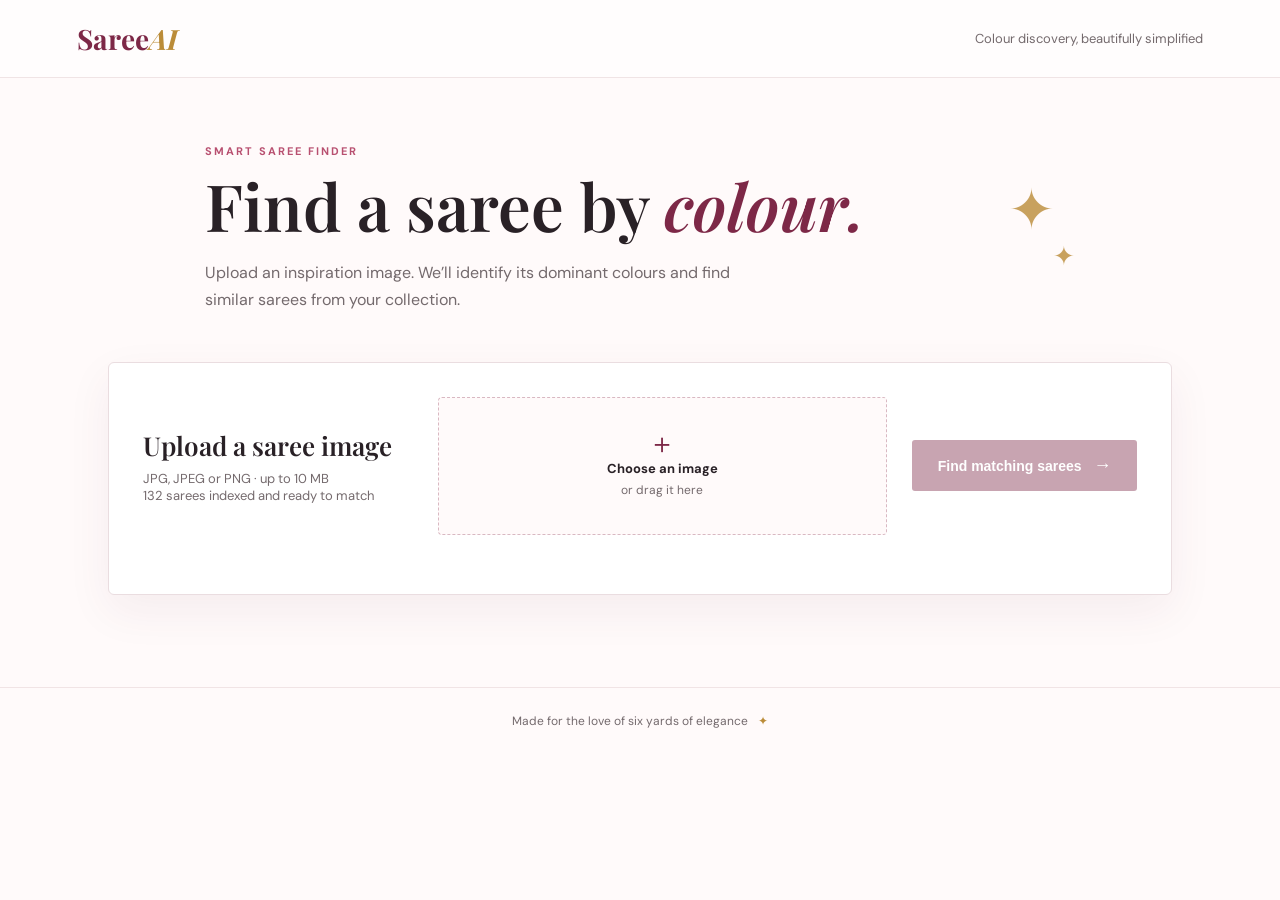
==== index.html @ 3c8bbaa9 "Serve the working saree matcher on GitHub Pages" ====
<!doctype html>
<html lang="en"><head><meta charset="utf-8"><meta name="viewport" content="width=device-width,initial-scale=1"><title>Saree AI Search</title><link rel="preconnect" href="https://fonts.googleapis.com"><link rel="preconnect" href="https://fonts.gstatic.com" crossorigin><link href="https://fonts.googleapis.com/css2?family=DM+Sans:wght@400;500;600;700&family=Playfair+Display:wght@600;700&display=swap" rel="stylesheet"><link rel="stylesheet" href="style.css"></head>
<body><header><a class="brand" href="#">Saree<span>AI</span></a><p>Colour discovery, beautifully simplified</p></header>
<main><section class="intro"><div><p class="eyebrow">SMART SAREE FINDER</p><h1>Find a saree by <em>colour.</em></h1><p class="lede">Upload an inspiration image. We’ll identify its dominant colours and find similar sarees from your collection.</p></div><div class="motif">✦<br><span>✦</span></div></section>
<section class="search-panel"><div class="upload-copy"><h2>Upload a saree image</h2><p>JPG, JPEG or PNG · up to 10 MB</p><p id="catalogStatus">Loading saree collection…</p></div><label class="drop-zone" id="dropZone" for="imageInput"><input id="imageInput" type="file" accept="image/jpeg,image/png"><div id="emptyState"><b>＋</b><strong>Choose an image</strong><span>or drag it here</span></div><img id="preview" alt="Your selected saree"><button type="button" id="removeImage" aria-label="Remove image">×</button></label><button id="searchButton" disabled>Find matching sarees <span>→</span></button><p class="file-error" id="fileError" role="alert"></p></section>
<section id="loading" class="loading hidden"><i></i> Reading colours and matching them with the saree collection…</section>
<section id="results" class="results hidden"><div class="result-heading"><div><p class="eyebrow">YOUR COLOUR STORY</p><h2>Detected colours</h2><div id="colors" class="chips"></div></div><div class="match-count"><strong id="count">0</strong><span>matching sarees</span></div></div><div id="noMatch" class="no-match hidden"><span>⌁</span><h3>No matching saree found</h3><p>Try a different saree image or add more sarees to the collection.</p></div><div id="gallery" class="gallery"></div></section></main><footer>Made for the love of six yards of elegance <span>✦</span></footer><script src="catalog.js"></script><script src="app.js"></script></body></html>
---- style.css ----
:root{--ink:#292126;--muted:#746a6d;--wine:#7d2847;--rose:#b85070;--blush:#f8eff0;--gold:#bb8c38;--line:#eadde0}*{box-sizing:border-box}body{margin:0;background:#fffafa;color:var(--ink);font-family:"DM Sans",sans-serif}header{height:78px;padding:0 max(6vw,24px);display:flex;align-items:center;justify-content:space-between;border-bottom:1px solid #f0e4e5;background:#fffdfd}.brand{font:bold 28px "Playfair Display",serif;color:var(--wine);text-decoration:none}.brand span{color:var(--gold);font-style:italic}header p{font-size:13px;color:var(--muted)}main{max-width:1120px;margin:auto;padding:66px 28px 92px}.intro{display:flex;justify-content:space-between;align-items:center;max-width:870px;margin:0 auto 48px}.eyebrow{font-size:11px;letter-spacing:2px;color:var(--rose);font-weight:700;margin:0 0 12px}.intro h1{font:600 clamp(38px,6vw,65px)/1.08 "Playfair Display",serif;margin:0}.intro em{color:var(--wine);font-style:italic}.lede{color:var(--muted);line-height:1.7;max-width:570px;margin:19px 0 0}.motif{font:56px Georgia;color:var(--gold);opacity:.8;line-height:.65;text-align:center}.motif span{font-size:26px;margin-left:66px}.search-panel{background:white;border:1px solid var(--line);box-shadow:0 16px 45px #64203810;padding:34px;border-radius:6px;display:grid;grid-template-columns:1.2fr 2fr 1fr;gap:25px;align-items:center}.upload-copy h2,.results h2{font:600 26px "Playfair Display",serif;margin:0 0 7px}.upload-copy p{margin:0;color:var(--muted);font-size:13px}.drop-zone{height:138px;border:1.5px dashed #d9b8c2;border-radius:4px;position:relative;cursor:pointer;display:grid;place-items:center;overflow:hidden;background:#fffafa;text-align:center}.drop-zone.drag{border-color:var(--wine);background:var(--blush)}.drop-zone input{display:none}#emptyState{display:grid;gap:5px;color:var(--muted);font-size:12px}#emptyState b{font-size:28px;line-height:22px;color:var(--wine);font-weight:400}#emptyState strong{color:var(--ink);font-size:13px}#preview{display:none;width:100%;height:100%;object-fit:cover}#removeImage{display:none;position:absolute;top:7px;right:7px;width:25px;height:25px;border:0;border-radius:50%;background:#fff;color:var(--wine);font-size:21px;line-height:20px;cursor:pointer}#searchButton{background:var(--wine);border:0;border-radius:3px;padding:15px 17px;color:white;font-weight:700;font-size:14px;cursor:pointer;transition:.2s}#searchButton span{font-size:18px;margin-left:8px}#searchButton:disabled{opacity:.42;cursor:not-allowed}#searchButton:not(:disabled):hover{background:#5c1934}.file-error{grid-column:2/4;margin:-15px 0 0;color:#aa2947;font-size:12px}.loading{margin:38px 0 0;text-align:center;color:var(--wine);font-size:14px}.loading i{display:inline-block;width:16px;height:16px;border:2px solid #ddb6c3;border-top-color:var(--wine);border-radius:50%;vertical-align:-3px;margin-right:8px;animation:spin .7s linear infinite}@keyframes spin{to{transform:rotate(360deg)}}.results{margin-top:61px;border-top:1px solid var(--line);padding-top:37px}.result-heading{display:flex;align-items:flex-end;justify-content:space-between}.chips{display:flex;gap:9px;flex-wrap:wrap;margin-top:18px}.chip{padding:7px 11px 7px 8px;background:var(--blush);border-radius:999px;font-size:13px}.dot{display:inline-block;width:11px;height:11px;border-radius:50%;margin-right:6px;vertical-align:-1px}.match-count{text-align:right;color:var(--muted);font-size:12px}.match-count strong{display:block;font:600 42px/1 "Playfair Display",serif;color:var(--wine)}.gallery{display:grid;grid-template-columns:repeat(4,1fr);gap:19px;margin-top:32px}.card{overflow:hidden;background:#fff;border:1px solid var(--line);border-radius:4px}.card img{display:block;width:100%;aspect-ratio:3/4;object-fit:cover;background:#f2e9e9}.card-body{padding:13px}.card h3{font-size:13px;margin:0 0 7px;white-space:nowrap;overflow:hidden;text-overflow:ellipsis}.score{display:flex;justify-content:space-between;color:var(--muted);font-size:12px}.score b{color:var(--wine)}.no-match{text-align:center;margin:45px auto;max-width:410px;color:var(--muted)}.no-match span{font:42px Georgia;color:var(--gold)}.no-match h3{font:600 24px "Playfair Display",serif;color:var(--ink);margin:9px}.no-match p{font-size:14px;line-height:1.6}.hidden{display:none!important}footer{border-top:1px solid #f1e4e5;text-align:center;padding:25px;color:var(--muted);font-size:12px}footer span{color:var(--gold);margin-left:7px}@media(max-width:700px){header p,.motif{display:none}main{padding:42px 18px}.search-panel{grid-template-columns:1fr;padding:23px}.drop-zone{height:170px}.file-error{grid-column:auto;margin:-14px 0 0}.gallery{grid-template-columns:repeat(2,1fr)}.result-heading{align-items:flex-start}.match-count strong{font-size:32px}}
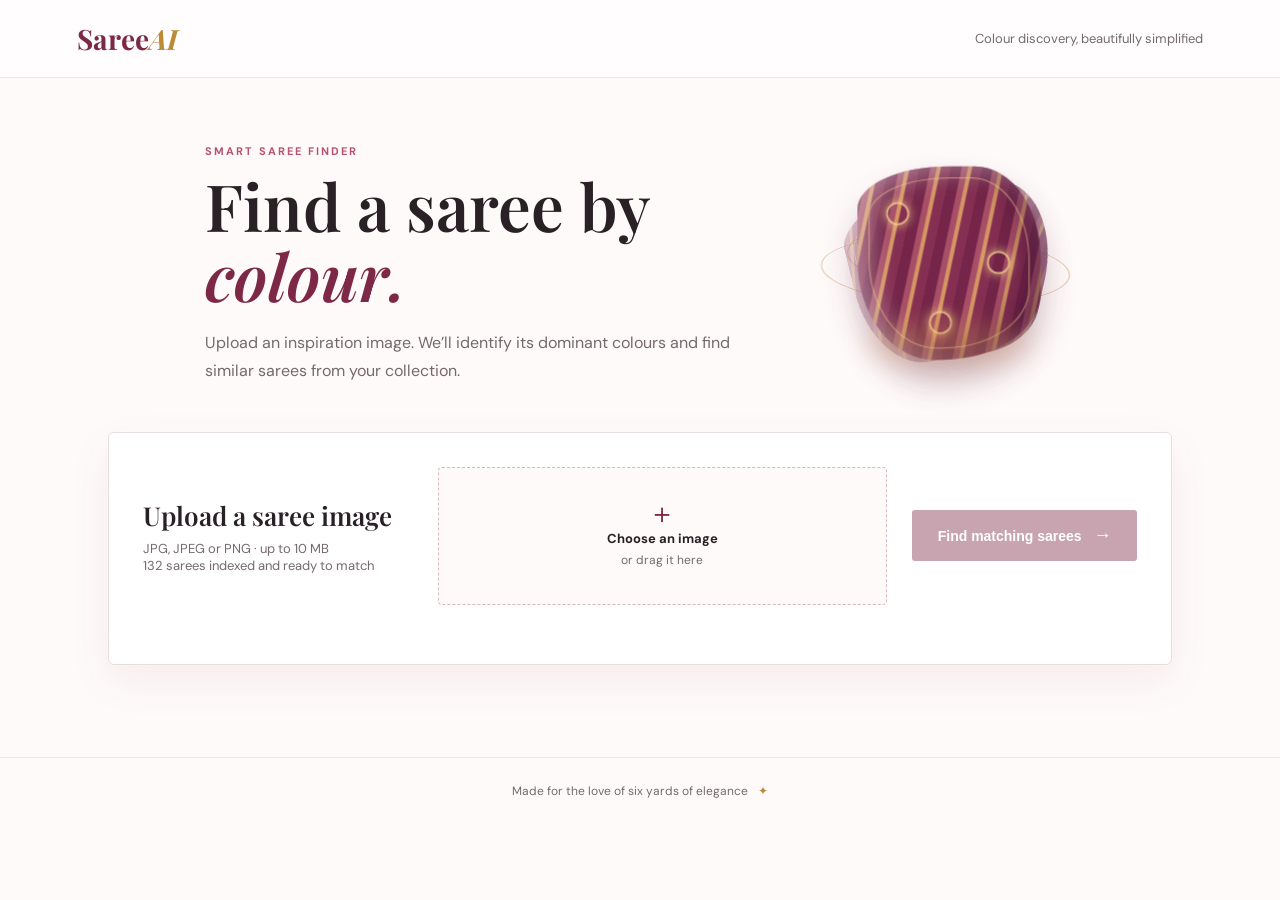
==== commit a61a507f: "Add interactive 3D saree hero animation" ====
--- a/index.html
+++ b/index.html
@@ -1,8 +1,4 @@
-<!doctype html>
-<html lang="en"><head><meta charset="utf-8"><meta name="viewport" content="width=device-width,initial-scale=1"><title>Saree AI Search</title><link rel="preconnect" href="https://fonts.googleapis.com"><link rel="preconnect" href="https://fonts.gstatic.com" crossorigin><link href="https://fonts.googleapis.com/css2?family=DM+Sans:wght@400;500;600;700&family=Playfair+Display:wght@600;700&display=swap" rel="stylesheet"><link rel="stylesheet" href="style.css"></head>
-<body><header><a class="brand" href="#">Saree<span>AI</span></a><p>Colour discovery, beautifully simplified</p></header>
-<main><section class="intro"><div><p class="eyebrow">SMART SAREE FINDER</p><h1>Find a saree by <em>colour.</em></h1><p class="lede">Upload an inspiration image. We’ll identify its dominant colours and find similar sarees from your collection.</p></div><div class="motif">✦<br><span>✦</span></div></section>
+<!doctype html><html lang="en"><head><meta charset="utf-8"><meta name="viewport" content="width=device-width,initial-scale=1"><title>Saree AI Search</title><link rel="preconnect" href="https://fonts.googleapis.com"><link rel="preconnect" href="https://fonts.gstatic.com" crossorigin><link href="https://fonts.googleapis.com/css2?family=DM+Sans:wght@400;500;600;700&family=Playfair+Display:wght@600;700&display=swap" rel="stylesheet"><link rel="stylesheet" href="style.css"><link rel="stylesheet" href="hero-3d.css"></head>
+<body><header><a class="brand" href="#">Saree<span>AI</span></a><p>Colour discovery, beautifully simplified</p></header><main><section class="intro"><div><p class="eyebrow">SMART SAREE FINDER</p><h1>Find a saree by <em>colour.</em></h1><p class="lede">Upload an inspiration image. We’ll identify its dominant colours and find similar sarees from your collection.</p></div><div class="saree-stage" aria-hidden="true"><div class="orbit orbit-a"></div><div class="orbit orbit-b"></div><div class="fabric fabric-back"></div><div class="fabric fabric-mid"></div><div class="fabric fabric-front"><i></i><i></i><i></i></div><div class="stage-glow"></div></div></section>
 <section class="search-panel"><div class="upload-copy"><h2>Upload a saree image</h2><p>JPG, JPEG or PNG · up to 10 MB</p><p id="catalogStatus">Loading saree collection…</p></div><label class="drop-zone" id="dropZone" for="imageInput"><input id="imageInput" type="file" accept="image/jpeg,image/png"><div id="emptyState"><b>＋</b><strong>Choose an image</strong><span>or drag it here</span></div><img id="preview" alt="Your selected saree"><button type="button" id="removeImage" aria-label="Remove image">×</button></label><button id="searchButton" disabled>Find matching sarees <span>→</span></button><p class="file-error" id="fileError" role="alert"></p></section>
-<section id="loading" class="loading hidden"><i></i> Reading colours and matching them with the saree collection…</section>
-<section id="results" class="results hidden"><div class="result-heading"><div><p class="eyebrow">YOUR COLOUR STORY</p><h2>Detected colours</h2><div id="colors" class="chips"></div></div><div class="match-count"><strong id="count">0</strong><span>matching sarees</span></div></div><div id="noMatch" class="no-match hidden"><span>⌁</span><h3>No matching saree found</h3><p>Try a different saree image or add more sarees to the collection.</p></div><div id="gallery" class="gallery"></div></section></main><footer>Made for the love of six yards of elegance <span>✦</span></footer><script src="catalog.js"></script><script src="app.js"></script></body></html>
-
+<section id="loading" class="loading hidden"><i></i> Reading colours and matching them with the saree collection…</section><section id="results" class="results hidden"><div class="result-heading"><div><p class="eyebrow">YOUR COLOUR STORY</p><h2>Detected colours</h2><div id="colors" class="chips"></div></div><div class="match-count"><strong id="count">0</strong><span>matching sarees</span></div></div><div id="noMatch" class="no-match hidden"><span>⌁</span><h3>No matching saree found</h3><p id="noMatchText">Try a different saree image or add more sarees to the collection.</p></div><div id="gallery" class="gallery"></div></section></main><footer>Made for the love of six yards of elegance <span>✦</span></footer><script src="hero-3d.js"></script><script src="catalog.js"></script><script src="app.js"></script></body></html>
--- a/hero-3d.css
+++ b/hero-3d.css
@@ -0,0 +1 @@
+.saree-stage{--rx:0deg;--ry:0deg;position:relative;width:286px;height:220px;perspective:820px;transform-style:preserve-3d;isolation:isolate}.fabric{position:absolute;left:47px;top:14px;width:180px;height:190px;border-radius:50% 36% 54% 42%/22% 48% 35% 52%;transform-style:preserve-3d;box-shadow:inset 13px 4px 25px #fff6,inset -14px -10px 30px #370e2e88,0 20px 35px #5c193430;background:repeating-linear-gradient(102deg,#742549 0 10px,#a84f68 11px 16px,#d59663 17px 20px,#852f52 21px 30px);animation:drape 7s ease-in-out infinite}.fabric:after{content:"";position:absolute;inset:11px;border:1px solid #f9d99499;border-radius:inherit;transform:translateZ(8px)}.fabric-back{opacity:.45;transform:translate3d(-28px,12px,-85px) rotateY(-25deg) rotateZ(-16deg)}.fabric-mid{opacity:.72;transform:translate3d(18px,1px,-35px) rotateY(16deg) rotateZ(13deg);animation-delay:-2.4s}.fabric-front{transform:translate3d(0,0,15px) rotateX(var(--rx)) rotateY(var(--ry));transition:transform .25s ease;overflow:hidden}.fabric-front i{position:absolute;width:23px;height:23px;border:2px solid #f9d994;border-radius:50%;opacity:.75;box-shadow:0 0 10px #ffdb8c}.fabric-front i:nth-child(1){left:28px;top:35px}.fabric-front i:nth-child(2){right:30px;top:83px}.fabric-front i:nth-child(3){left:70px;bottom:25px}.stage-glow{position:absolute;left:45px;right:36px;bottom:1px;height:38px;border-radius:50%;background:#d99c5e66;filter:blur(16px);transform:translateZ(-120px)}.orbit{position:absolute;inset:20px 6px 15px;border:1px solid #c7975890;border-radius:50%;transform:rotateX(69deg) rotateZ(14deg);animation:orbit 8s linear infinite}.orbit-b{inset:4px 35px 32px;animation-direction:reverse;animation-duration:10s}@keyframes drape{50%{border-radius:37% 54% 40% 62%/37% 28% 60% 35%;filter:hue-rotate(12deg)}}@keyframes orbit{to{transform:rotateX(69deg) rotateZ(374deg)}}@media(max-width:700px){.saree-stage{display:none}}@media(prefers-reduced-motion:reduce){.fabric,.orbit{animation:none}.fabric-front{transition:none}}
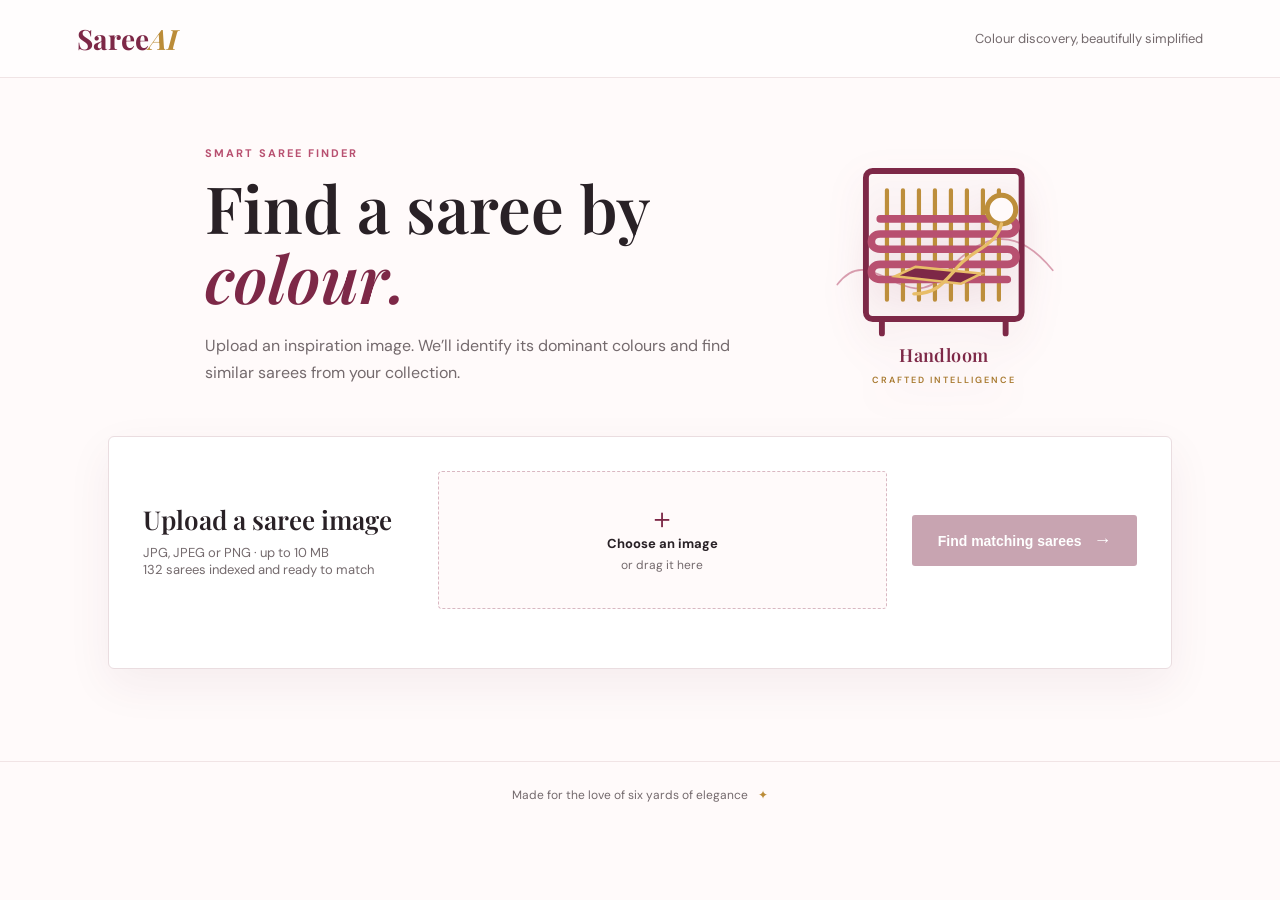
==== commit 606b07d0: "Replace abstract hero with handloom logo" ====
--- a/index.html
+++ b/index.html
@@ -1,4 +1,3 @@
-<!doctype html><html lang="en"><head><meta charset="utf-8"><meta name="viewport" content="width=device-width,initial-scale=1"><title>Saree AI Search</title><link rel="preconnect" href="https://fonts.googleapis.com"><link rel="preconnect" href="https://fonts.gstatic.com" crossorigin><link href="https://fonts.googleapis.com/css2?family=DM+Sans:wght@400;500;600;700&family=Playfair+Display:wght@600;700&display=swap" rel="stylesheet"><link rel="stylesheet" href="style.css"><link rel="stylesheet" href="hero-3d.css"></head>
-<body><header><a class="brand" href="#">Saree<span>AI</span></a><p>Colour discovery, beautifully simplified</p></header><main><section class="intro"><div><p class="eyebrow">SMART SAREE FINDER</p><h1>Find a saree by <em>colour.</em></h1><p class="lede">Upload an inspiration image. We’ll identify its dominant colours and find similar sarees from your collection.</p></div><div class="saree-stage" aria-hidden="true"><div class="orbit orbit-a"></div><div class="orbit orbit-b"></div><div class="fabric fabric-back"></div><div class="fabric fabric-mid"></div><div class="fabric fabric-front"><i></i><i></i><i></i></div><div class="stage-glow"></div></div></section>
-<section class="search-panel"><div class="upload-copy"><h2>Upload a saree image</h2><p>JPG, JPEG or PNG · up to 10 MB</p><p id="catalogStatus">Loading saree collection…</p></div><label class="drop-zone" id="dropZone" for="imageInput"><input id="imageInput" type="file" accept="image/jpeg,image/png"><div id="emptyState"><b>＋</b><strong>Choose an image</strong><span>or drag it here</span></div><img id="preview" alt="Your selected saree"><button type="button" id="removeImage" aria-label="Remove image">×</button></label><button id="searchButton" disabled>Find matching sarees <span>→</span></button><p class="file-error" id="fileError" role="alert"></p></section>
-<section id="loading" class="loading hidden"><i></i> Reading colours and matching them with the saree collection…</section><section id="results" class="results hidden"><div class="result-heading"><div><p class="eyebrow">YOUR COLOUR STORY</p><h2>Detected colours</h2><div id="colors" class="chips"></div></div><div class="match-count"><strong id="count">0</strong><span>matching sarees</span></div></div><div id="noMatch" class="no-match hidden"><span>⌁</span><h3>No matching saree found</h3><p id="noMatchText">Try a different saree image or add more sarees to the collection.</p></div><div id="gallery" class="gallery"></div></section></main><footer>Made for the love of six yards of elegance <span>✦</span></footer><script src="hero-3d.js"></script><script src="catalog.js"></script><script src="app.js"></script></body></html>
+<!doctype html><html lang="en"><head><meta charset="utf-8"><meta name="viewport" content="width=device-width,initial-scale=1"><title>Saree AI Search</title><link rel="preconnect" href="https://fonts.googleapis.com"><link rel="preconnect" href="https://fonts.gstatic.com" crossorigin><link href="https://fonts.googleapis.com/css2?family=DM+Sans:wght@400;500;600;700&family=Playfair+Display:wght@600;700&display=swap" rel="stylesheet"><link rel="stylesheet" href="style.css"><link rel="stylesheet" href="handloom.css"></head>
+<body><header><a class="brand" href="#">Saree<span>AI</span></a><p>Colour discovery, beautifully simplified</p></header><main><section class="intro"><div><p class="eyebrow">SMART SAREE FINDER</p><h1>Find a saree by <em>colour.</em></h1><p class="lede">Upload an inspiration image. We’ll identify its dominant colours and find similar sarees from your collection.</p></div><div class="handloom-mark" role="img" aria-label="Handloom weaving logo"><svg viewBox="0 0 300 240" aria-hidden="true"><path class="thread-back" d="M23 167C64 112 103 209 151 154S239 101 279 150"/><rect class="loom-frame" x="57" y="32" width="185" height="176" rx="8"/><path class="loom-leg" d="M76 208v17m147-17v17"/><g class="warp"><path d="M82 55v130M101 55v130M120 55v130M139 55v130M158 55v130M177 55v130M196 55v130M215 55v130"/></g><path class="weft" d="M74 89h151c14 0 14 18 0 18H74c-14 0-14 18 0 18h151c14 0 14 18 0 18H74c-14 0-14 18 0 18h151"/><path class="shuttle" d="M92 157l24-11 78 8-24 12z"/><circle class="spool" cx="218" cy="78" r="17"/><path class="thread" d="M218 95c-5 25-34 31-50 49-17 18-25 34-54 34"/></svg><span>Handloom<br><b>crafted intelligence</b></span></div></section>
+<section class="search-panel"><div class="upload-copy"><h2>Upload a saree image</h2><p>JPG, JPEG or PNG · up to 10 MB</p><p id="catalogStatus">Loading saree collection…</p></div><label class="drop-zone" id="dropZone" for="imageInput"><input id="imageInput" type="file" accept="image/jpeg,image/png"><div id="emptyState"><b>＋</b><strong>Choose an image</strong><span>or drag it here</span></div><img id="preview" alt="Your selected saree"><button type="button" id="removeImage" aria-label="Remove image">×</button></label><button id="searchButton" disabled>Find matching sarees <span>→</span></button><p class="file-error" id="fileError" role="alert"></p></section><section id="loading" class="loading hidden"><i></i> Reading colours and matching them with the saree collection…</section><section id="results" class="results hidden"><div class="result-heading"><div><p class="eyebrow">YOUR COLOUR STORY</p><h2>Detected colours</h2><div id="colors" class="chips"></div></div><div class="match-count"><strong id="count">0</strong><span>matching sarees</span></div></div><div id="noMatch" class="no-match hidden"><span>⌁</span><h3>No matching saree found</h3><p id="noMatchText">Try a different saree image or add more sarees to the collection.</p></div><div id="gallery" class="gallery"></div></section></main><footer>Made for the love of six yards of elegance <span>✦</span></footer><script src="catalog.js"></script><script src="app.js"></script></body></html>
--- a/handloom.css
+++ b/handloom.css
@@ -0,0 +1 @@
+.handloom-mark{width:285px;text-align:center;color:#7d2847;filter:drop-shadow(0 14px 17px #7d284722)}.handloom-mark svg{display:block;width:100%;height:202px}.loom-frame,.loom-leg{fill:none;stroke:#7d2847;stroke-width:7;stroke-linecap:round}.warp path{fill:none;stroke:#bd8e3b;stroke-width:5;stroke-linecap:round}.weft{fill:none;stroke:#b85070;stroke-width:9;stroke-linecap:round}.shuttle{fill:#7d2847;stroke:#e8bd68;stroke-width:3}.spool{fill:#fffafa;stroke:#bd8e3b;stroke-width:6}.thread,.thread-back{fill:none;stroke:#e8bd68;stroke-width:4;stroke-linecap:round}.thread{stroke-dasharray:150;animation:weave 3.8s ease-in-out infinite}.thread-back{stroke:#b8507088;stroke-width:2}.handloom-mark span{font:600 18px/1.05 "Playfair Display",serif;letter-spacing:.4px}.handloom-mark b{font:600 9px/1.6 "DM Sans",sans-serif;text-transform:uppercase;letter-spacing:2px;color:#a8792f}@keyframes weave{50%{stroke-dashoffset:45;opacity:.45}}@media(max-width:700px){.handloom-mark{display:none}}@media(prefers-reduced-motion:reduce){.thread{animation:none}}
